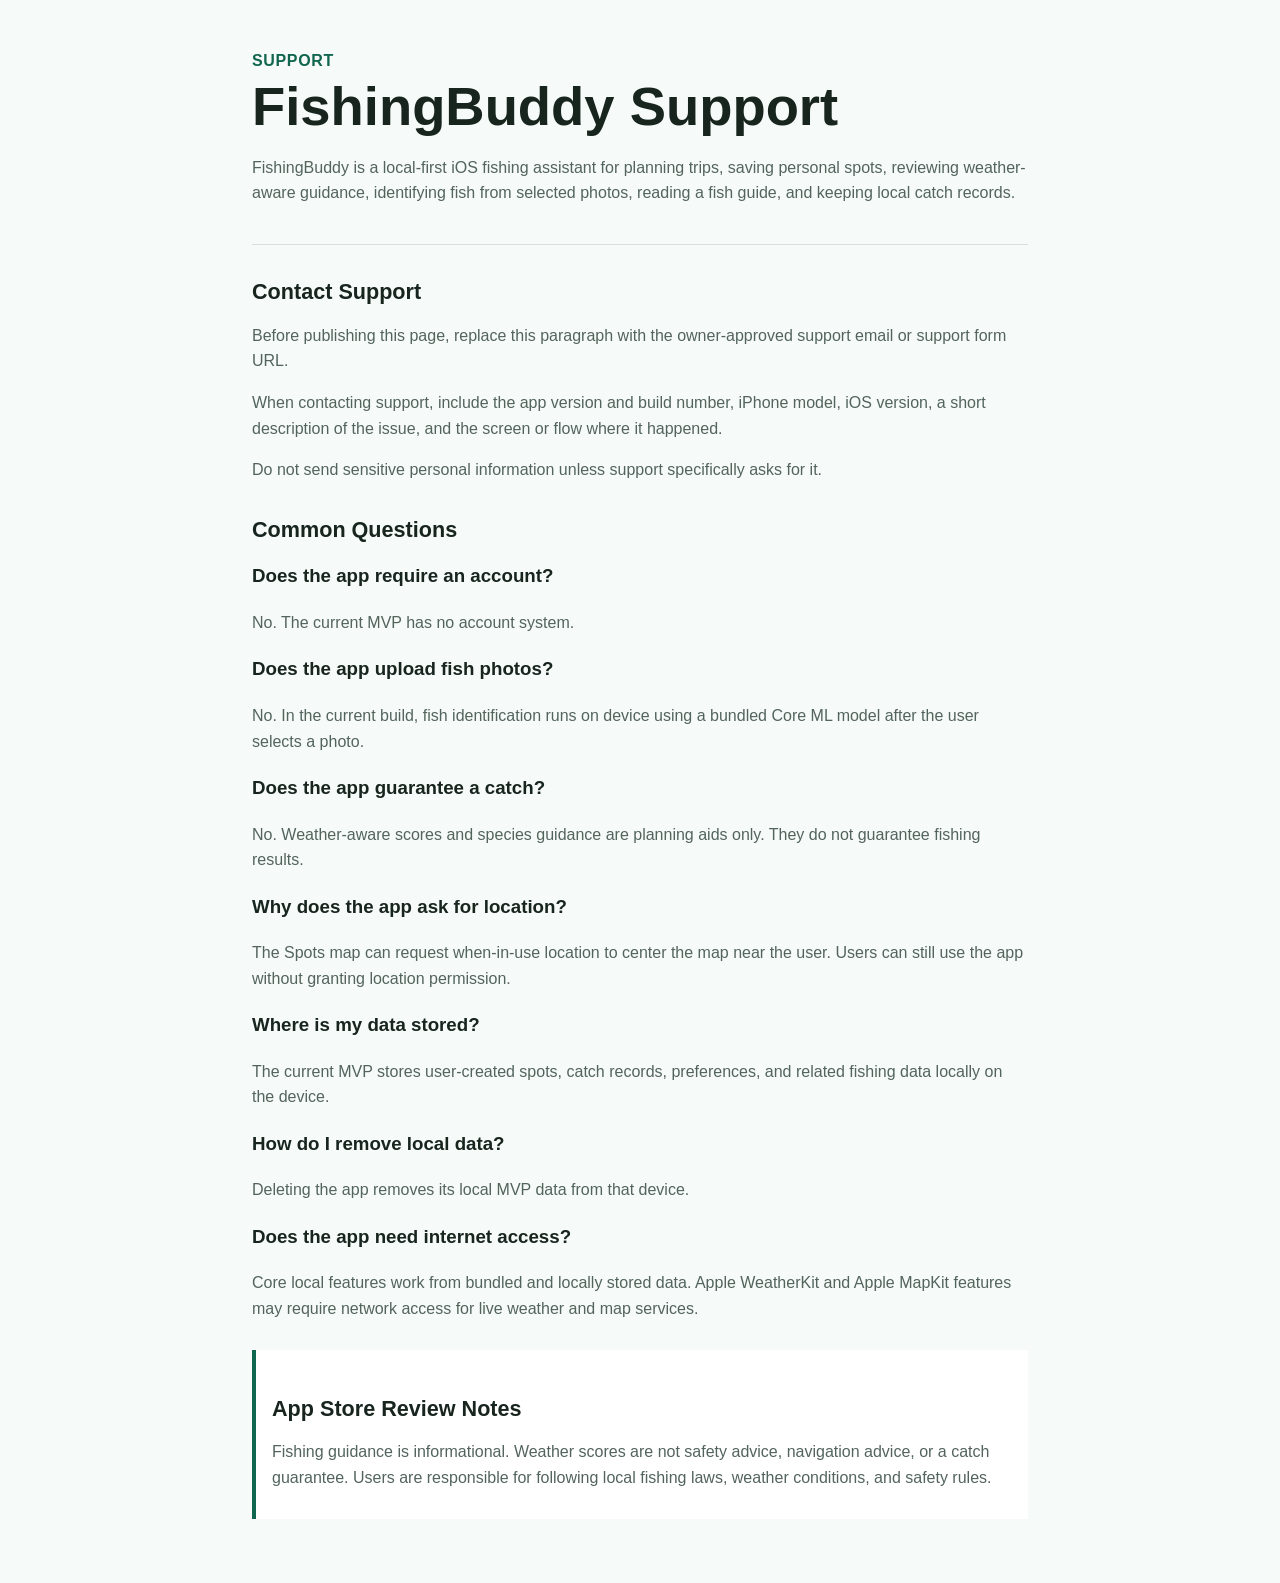
==== support/index.html @ 3e99231d "Add FishingBuddy public support pages" ====
<!doctype html>
<html lang="en">
  <head>
    <meta charset="utf-8">
    <meta name="viewport" content="width=device-width, initial-scale=1">
    <title>FishingBuddy Support</title>
    <meta name="description" content="Support information for the FishingBuddy iOS app.">
    <link rel="stylesheet" href="../styles.css">
  </head>
  <body>
    <div class="page">
      <div class="page-header">
        <div class="eyebrow">Support</div>
        <h1>FishingBuddy Support</h1>
        <p>FishingBuddy is a local-first iOS fishing assistant for planning trips, saving personal spots, reviewing weather-aware guidance, identifying fish from selected photos, reading a fish guide, and keeping local catch records.</p>
      </div>

      <div>
        <h2>Contact Support</h2>
        <p>Before publishing this page, replace this paragraph with the owner-approved support email or support form URL.</p>
        <p>When contacting support, include the app version and build number, iPhone model, iOS version, a short description of the issue, and the screen or flow where it happened.</p>
        <p>Do not send sensitive personal information unless support specifically asks for it.</p>
      </div>

      <div>
        <h2>Common Questions</h2>
        <h3>Does the app require an account?</h3>
        <p>No. The current MVP has no account system.</p>

        <h3>Does the app upload fish photos?</h3>
        <p>No. In the current build, fish identification runs on device using a bundled Core ML model after the user selects a photo.</p>

        <h3>Does the app guarantee a catch?</h3>
        <p>No. Weather-aware scores and species guidance are planning aids only. They do not guarantee fishing results.</p>

        <h3>Why does the app ask for location?</h3>
        <p>The Spots map can request when-in-use location to center the map near the user. Users can still use the app without granting location permission.</p>

        <h3>Where is my data stored?</h3>
        <p>The current MVP stores user-created spots, catch records, preferences, and related fishing data locally on the device.</p>

        <h3>How do I remove local data?</h3>
        <p>Deleting the app removes its local MVP data from that device.</p>

        <h3>Does the app need internet access?</h3>
        <p>Core local features work from bundled and locally stored data. Apple WeatherKit and Apple MapKit features may require network access for live weather and map services.</p>
      </div>

      <div class="note">
        <h2>App Store Review Notes</h2>
        <p>Fishing guidance is informational. Weather scores are not safety advice, navigation advice, or a catch guarantee. Users are responsible for following local fishing laws, weather conditions, and safety rules.</p>
      </div>
    </div>
  </body>
</html>
---- styles.css ----
:root {
  color-scheme: light;
  --ink: #18251f;
  --muted: #53645d;
  --line: #d8e1dc;
  --surface: #f6faf8;
  --accent: #11664f;
}

* {
  box-sizing: border-box;
}

body {
  margin: 0;
  background: var(--surface);
  color: var(--ink);
  font-family: -apple-system, BlinkMacSystemFont, "Segoe UI", sans-serif;
  line-height: 1.6;
}

.page {
  max-width: 820px;
  margin: 0 auto;
  padding: 48px 22px 64px;
}

.page-header {
  border-bottom: 1px solid var(--line);
  margin-bottom: 28px;
  padding-bottom: 22px;
}

h1,
h2 {
  line-height: 1.2;
}

h1 {
  margin: 0 0 10px;
  font-size: clamp(2rem, 5vw, 3.4rem);
}

h2 {
  margin-top: 34px;
  font-size: 1.35rem;
}

p,
li {
  color: var(--muted);
}

a {
  color: var(--accent);
}

.eyebrow {
  color: var(--accent);
  font-weight: 700;
  letter-spacing: 0.04em;
  text-transform: uppercase;
}

.note {
  border-left: 4px solid var(--accent);
  margin-top: 28px;
  padding: 12px 16px;
  background: #ffffff;
}
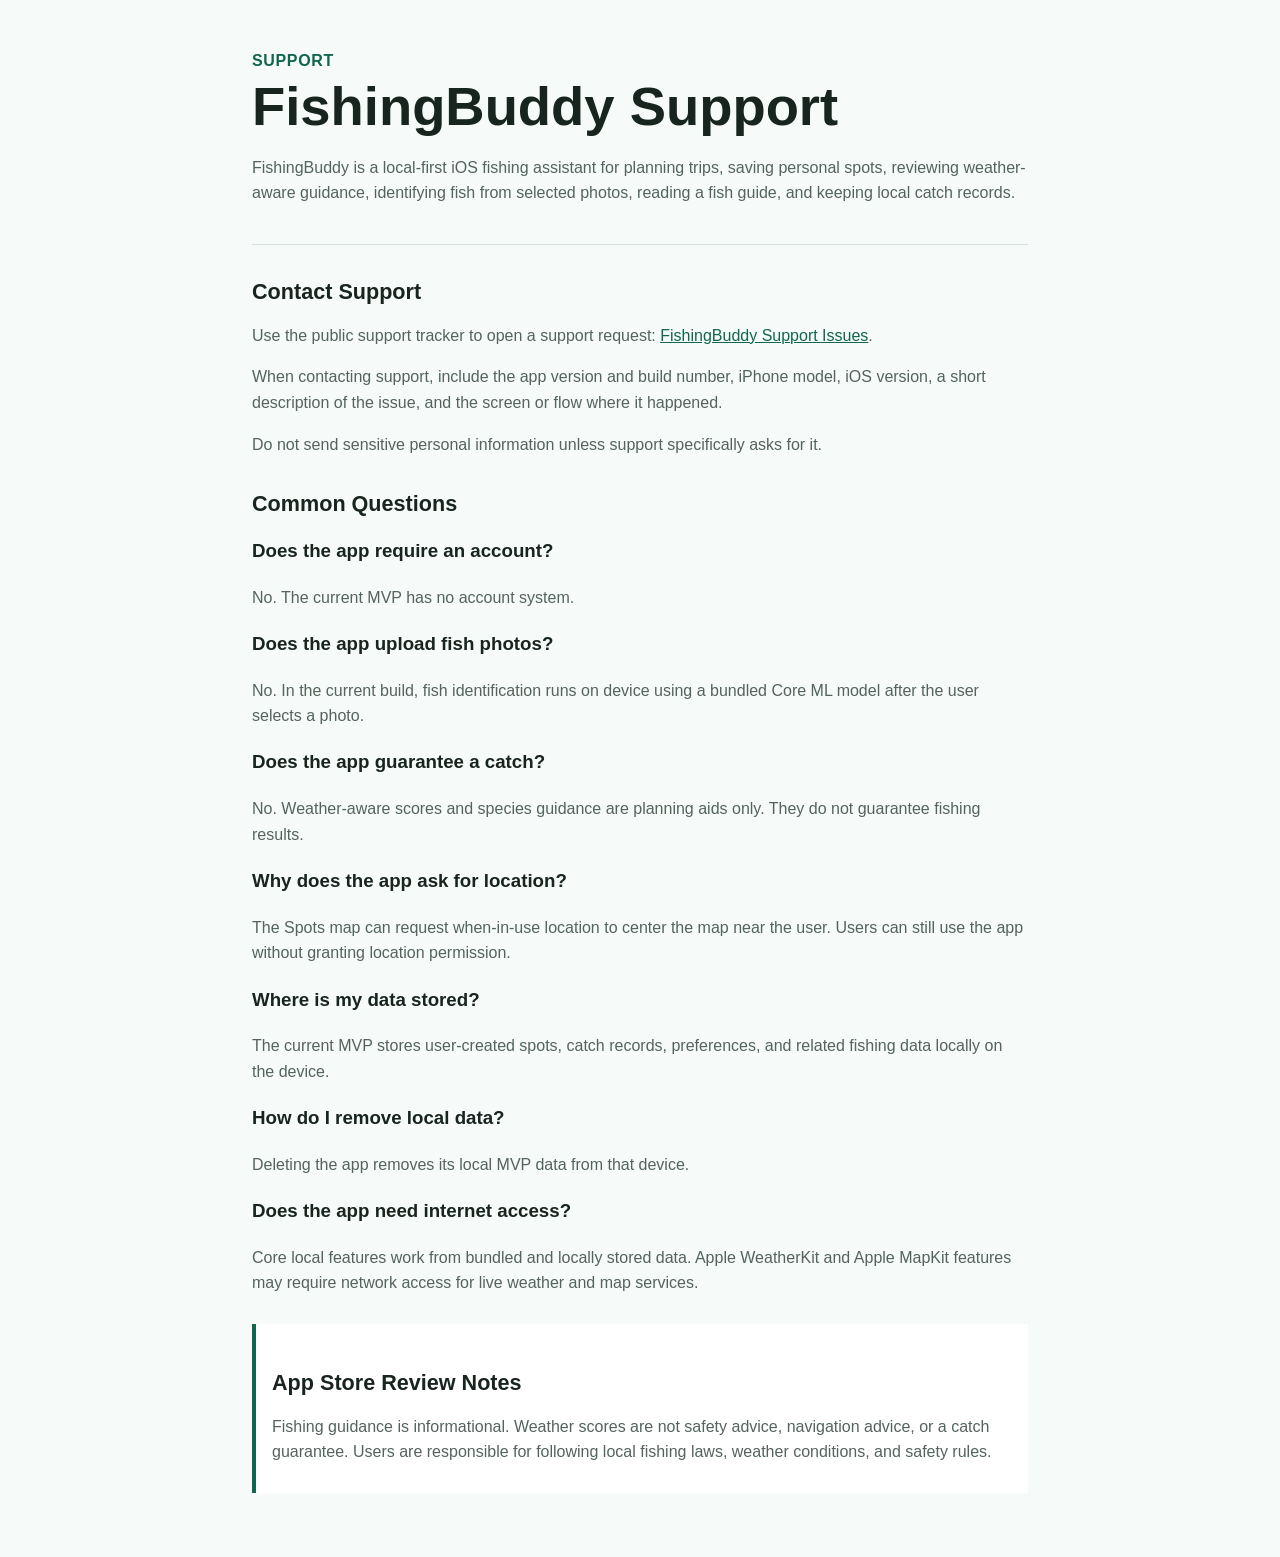
==== commit d44ed55e: "Replace support placeholders with public tracker" ====
--- a/support/index.html
+++ b/support/index.html
@@ -17,7 +17,7 @@
 
       <div>
         <h2>Contact Support</h2>
-        <p>Before publishing this page, replace this paragraph with the owner-approved support email or support form URL.</p>
+        <p>Use the public support tracker to open a support request: <a href="https://github.com/berkebasbay/fishingbuddy-public-pages/issues">FishingBuddy Support Issues</a>.</p>
         <p>When contacting support, include the app version and build number, iPhone model, iOS version, a short description of the issue, and the screen or flow where it happened.</p>
         <p>Do not send sensitive personal information unless support specifically asks for it.</p>
       </div>
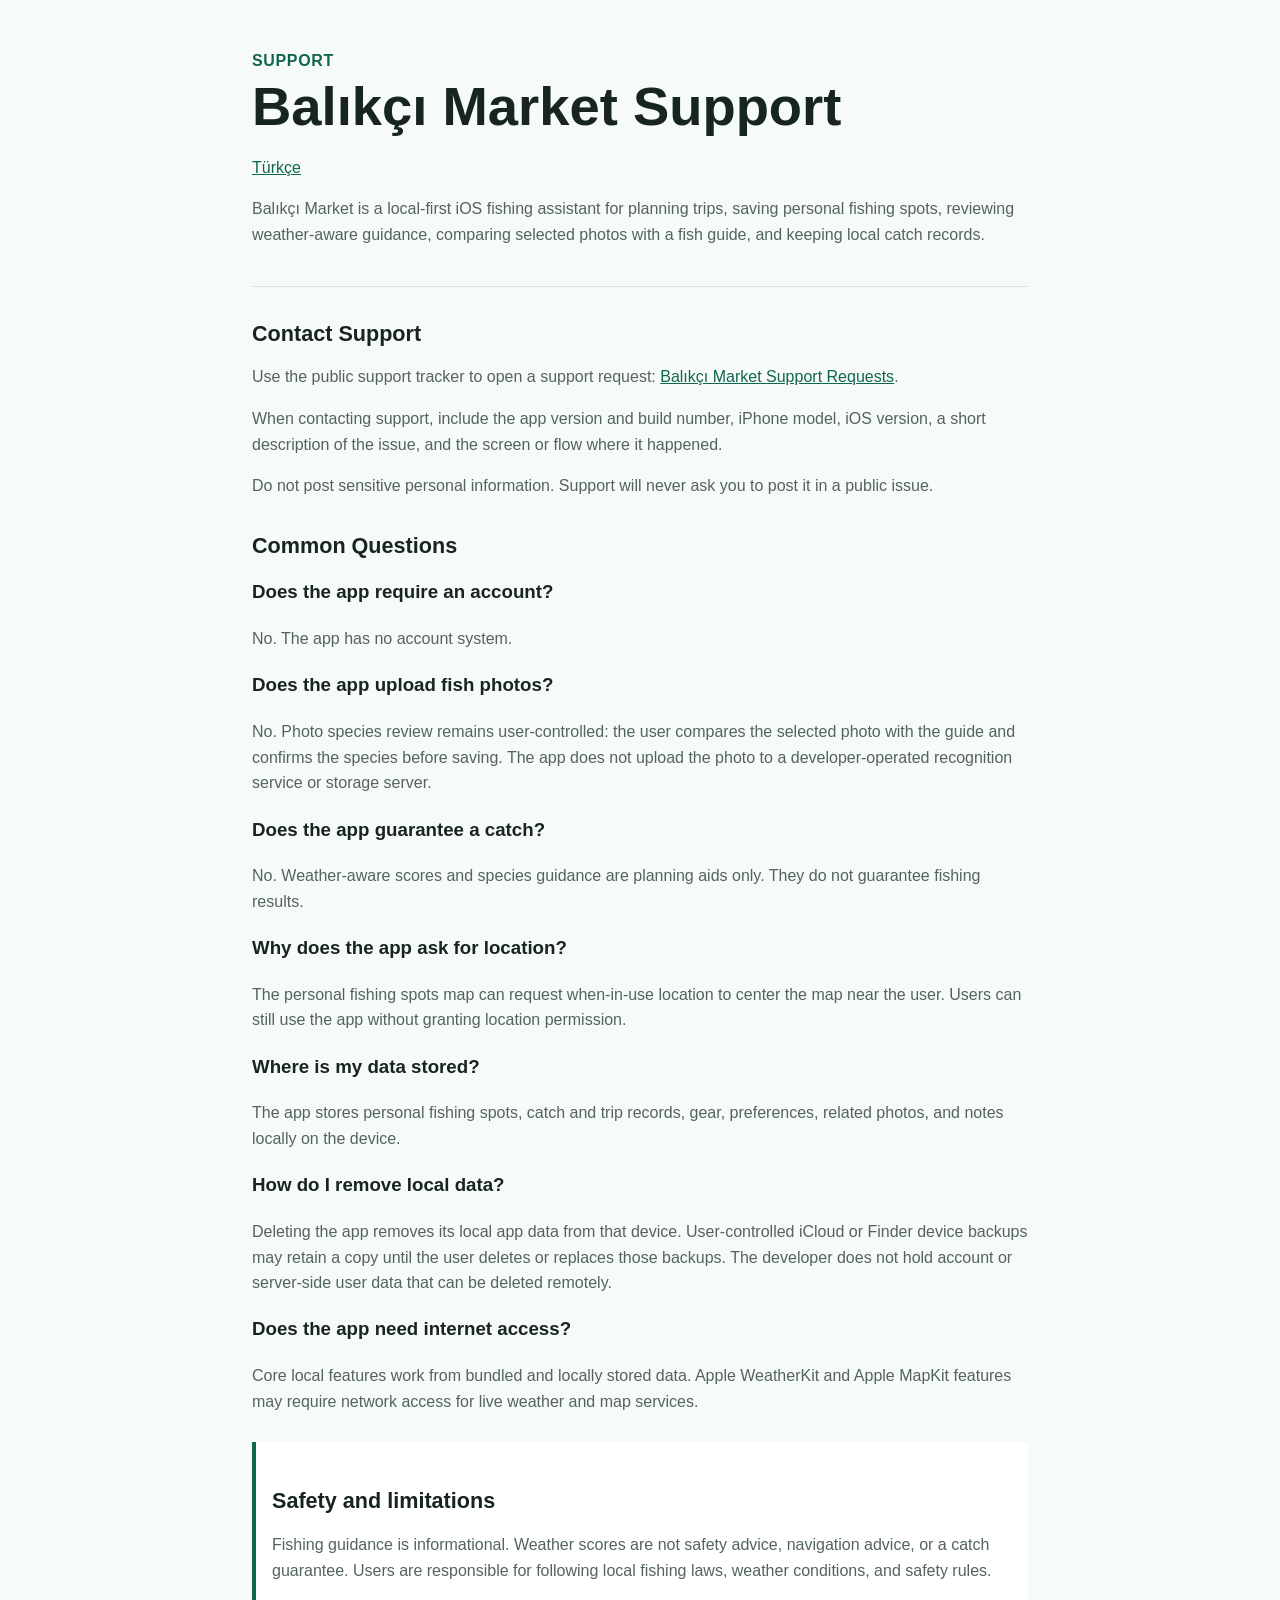
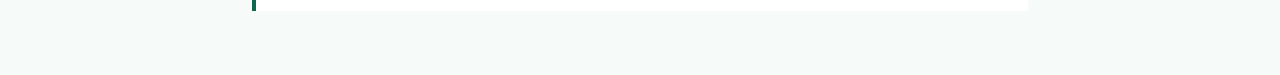
==== commit a41522e3: "Document community forecasts and local diagnostics in both languages" ====
--- a/support/index.html
+++ b/support/index.html
@@ -3,51 +3,54 @@
   <head>
     <meta charset="utf-8">
     <meta name="viewport" content="width=device-width, initial-scale=1">
-    <title>FishingBuddy Support</title>
-    <meta name="description" content="Support information for the FishingBuddy iOS app.">
+    <meta name="release-contract" content="balikci-market-1.0-15-manual-photo-review-local-only">
+    <meta name="release-page" content="support">
+    <title>Balıkçı Market Support</title>
+    <meta name="description" content="Support information for the Balıkçı Market iOS app.">
     <link rel="stylesheet" href="../styles.css">
   </head>
   <body>
     <div class="page">
       <div class="page-header">
         <div class="eyebrow">Support</div>
-        <h1>FishingBuddy Support</h1>
-        <p>FishingBuddy is a local-first iOS fishing assistant for planning trips, saving personal spots, reviewing weather-aware guidance, identifying fish from selected photos, reading a fish guide, and keeping local catch records.</p>
+        <h1>Balıkçı Market Support</h1>
+        <p><a href="tr/">Türkçe</a></p>
+        <p>Balıkçı Market is a local-first iOS fishing assistant for planning trips, saving personal fishing spots, reviewing weather-aware guidance, comparing selected photos with a fish guide, and keeping local catch records.</p>
       </div>
 
       <div>
         <h2>Contact Support</h2>
-        <p>Use the public support tracker to open a support request: <a href="https://github.com/berkebasbay/fishingbuddy-public-pages/issues">FishingBuddy Support Issues</a>.</p>
+        <p>Use the public support tracker to open a support request: <a href="https://github.com/berkebasbay/fishingbuddy-public-pages/issues">Balıkçı Market Support Requests</a>.</p>
         <p>When contacting support, include the app version and build number, iPhone model, iOS version, a short description of the issue, and the screen or flow where it happened.</p>
-        <p>Do not send sensitive personal information unless support specifically asks for it.</p>
+        <p>Do not post sensitive personal information. Support will never ask you to post it in a public issue.</p>
       </div>
 
       <div>
         <h2>Common Questions</h2>
         <h3>Does the app require an account?</h3>
-        <p>No. The current MVP has no account system.</p>
+        <p>No. The app has no account system.</p>
 
         <h3>Does the app upload fish photos?</h3>
-        <p>No. In the current build, fish identification runs on device using a bundled Core ML model after the user selects a photo.</p>
+        <p>No. Photo species review remains user-controlled: the user compares the selected photo with the guide and confirms the species before saving. The app does not upload the photo to a developer-operated recognition service or storage server.</p>
 
         <h3>Does the app guarantee a catch?</h3>
         <p>No. Weather-aware scores and species guidance are planning aids only. They do not guarantee fishing results.</p>
 
         <h3>Why does the app ask for location?</h3>
-        <p>The Spots map can request when-in-use location to center the map near the user. Users can still use the app without granting location permission.</p>
+        <p>The personal fishing spots map can request when-in-use location to center the map near the user. Users can still use the app without granting location permission.</p>
 
         <h3>Where is my data stored?</h3>
-        <p>The current MVP stores user-created spots, catch records, preferences, and related fishing data locally on the device.</p>
+        <p>The app stores personal fishing spots, catch and trip records, gear, preferences, related photos, and notes locally on the device.</p>
 
         <h3>How do I remove local data?</h3>
-        <p>Deleting the app removes its local MVP data from that device.</p>
+        <p>Deleting the app removes its local app data from that device. User-controlled iCloud or Finder device backups may retain a copy until the user deletes or replaces those backups. The developer does not hold account or server-side user data that can be deleted remotely.</p>
 
         <h3>Does the app need internet access?</h3>
         <p>Core local features work from bundled and locally stored data. Apple WeatherKit and Apple MapKit features may require network access for live weather and map services.</p>
       </div>
 
       <div class="note">
-        <h2>App Store Review Notes</h2>
+        <h2>Safety and limitations</h2>
         <p>Fishing guidance is informational. Weather scores are not safety advice, navigation advice, or a catch guarantee. Users are responsible for following local fishing laws, weather conditions, and safety rules.</p>
       </div>
     </div>
